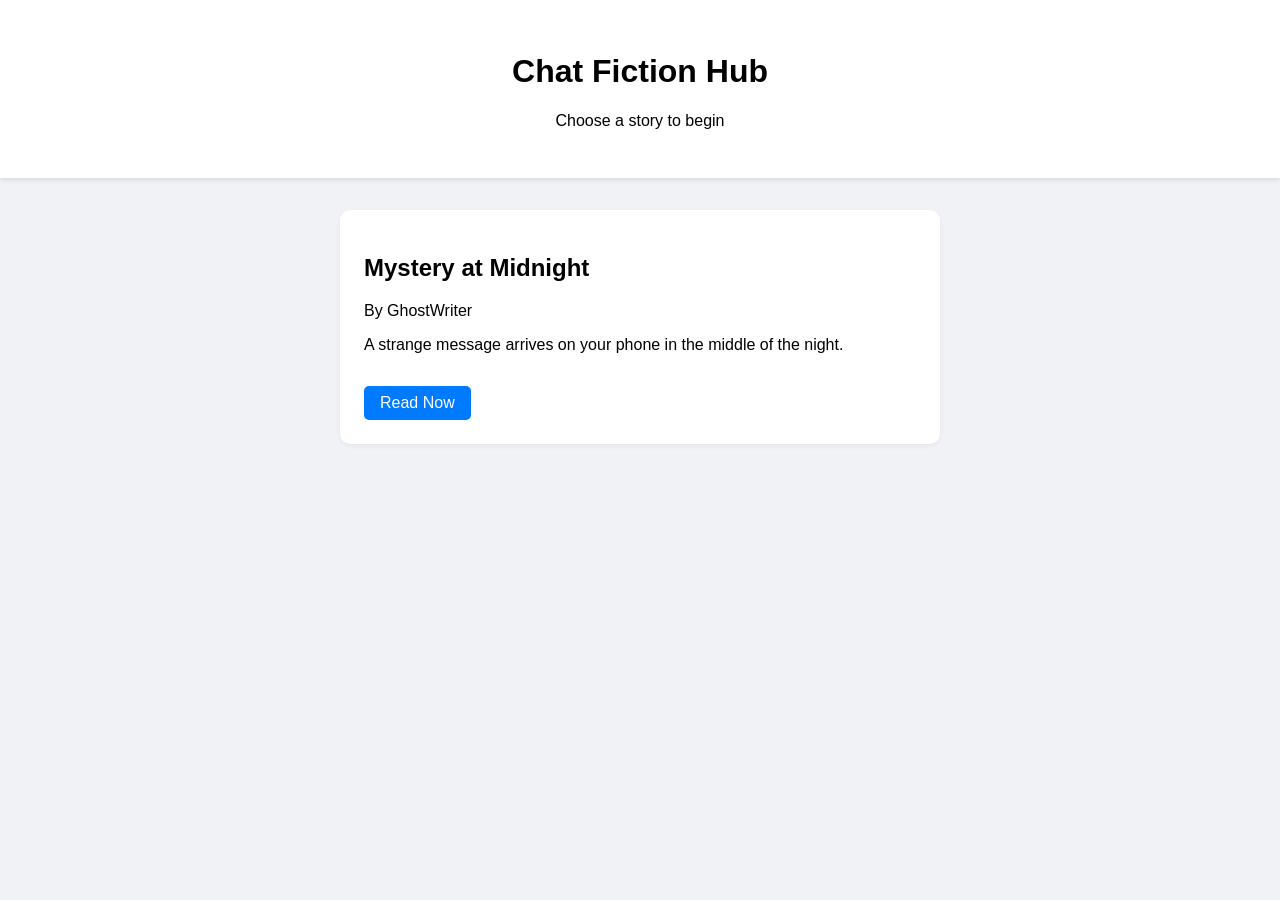
==== reader.html @ 5c898f05 "Initial commit: Chatty chat fiction platform prototype" ====
<!DOCTYPE html>
<html lang="en">
<head>
    <meta charset="UTF-8">
    <meta name="viewport" content="width=device-width, initial-scale=1.0">
    <title>Reading Story...</title>
    <link rel="stylesheet" href="css/style.css">
</head>
<body class="reader-mode">
    <div id="reader-container">
        <header id="story-header">
            <a href="index.html" class="back-link">← Back</a>
            <span id="title-display">Loading...</span>
        </header>

        <div id="chat-window">
            <!-- Messages appear here -->
        </div>

        <div id="tap-overlay">
            <span>Tap to read</span>
        </div>
    </div>

    <script src="js/reader.js"></script>
</body>
</html>
---- css/style.css ----
:root {
    --bg-color: #f0f2f5;
    --bubble-left: #ffffff;
    --bubble-right: #dcf8c6;
    --text-main: #333;
    --text-dim: #888;
}

body {
    font-family: -apple-system, BlinkMacSystemFont, "Segoe UI", Roboto, Helvetica, Arial, sans-serif;
    margin: 0;
    padding: 0;
    background-color: var(--bg-color);
}

/* Home Styles */
header {
    text-align: center;
    padding: 2rem;
    background: white;
    box-shadow: 0 2px 5px rgba(0,0,0,0.1);
}

#story-list {
    max-width: 600px;
    margin: 2rem auto;
    padding: 0 1rem;
}

.story-card {
    background: white;
    padding: 1.5rem;
    border-radius: 10px;
    margin-bottom: 1rem;
    box-shadow: 0 2px 5px rgba(0,0,0,0.05);
}

.read-btn {
    display: inline-block;
    padding: 0.5rem 1rem;
    background: #007bff;
    color: white;
    text-decoration: none;
    border-radius: 5px;
    margin-top: 1rem;
}

/* Reader Styles */
.reader-mode {
    background: #e5ddd5; /* Typical WhatsApp-like background */
    height: 100vh;
}

#story-header {
    position: fixed;
    top: 0;
    width: 100%;
    background: #075e54;
    color: white;
    padding: 1rem;
    display: flex;
    align-items: center;
    z-index: 100;
}

.back-link {
    color: white;
    text-decoration: none;
    margin-right: 1rem;
}

#chat-window {
    padding: 70px 1rem 100px 1rem;
    display: flex;
    flex-direction: column;
}

.message {
    max-width: 80%;
    margin-bottom: 1rem;
    animation: fadeIn 0.2s ease-out;
}

@keyframes fadeIn {
    from { opacity: 0; transform: translateY(10px); }
    to { opacity: 1; transform: translateY(0); }
}

.system {
    align-self: center;
    background: rgba(0,0,0,0.1);
    padding: 0.5rem 1rem;
    border-radius: 20px;
    font-size: 0.8rem;
    color: #555;
    text-align: center;
}

.bubble-container {
    display: flex;
    align-items: flex-end;
}

.bubble-container.left { align-self: flex-start; }
.bubble-container.right { align-self: flex-end; }

.avatar {
    width: 35px;
    height: 35px;
    border-radius: 50%;
    margin: 0 8px;
}

.bubble-content {
    display: flex;
    flex-direction: column;
}

.left .bubble-content { align-items: flex-start; }
.right .bubble-content { align-items: flex-end; }

.name {
    font-size: 0.75rem;
    color: #666;
    margin-bottom: 2px;
}

.bubble {
    padding: 8px 12px;
    border-radius: 10px;
    font-size: 0.95rem;
    box-shadow: 0 1px 1px rgba(0,0,0,0.1);
}

.left .bubble {
    background: var(--bubble-left);
    border-bottom-left-radius: 2px;
}

.right .bubble {
    background: var(--bubble-right);
    border-bottom-right-radius: 2px;
}

#tap-overlay {
    position: fixed;
    bottom: 20px;
    left: 50%;
    transform: translateX(-50%);
    background: rgba(0,0,0,0.5);
    color: white;
    padding: 0.5rem 1rem;
    border-radius: 20px;
    pointer-events: none;
    opacity: 0.7;
    transition: opacity 0.1s;
}

#tap-overlay.tapped {
    opacity: 1;
}
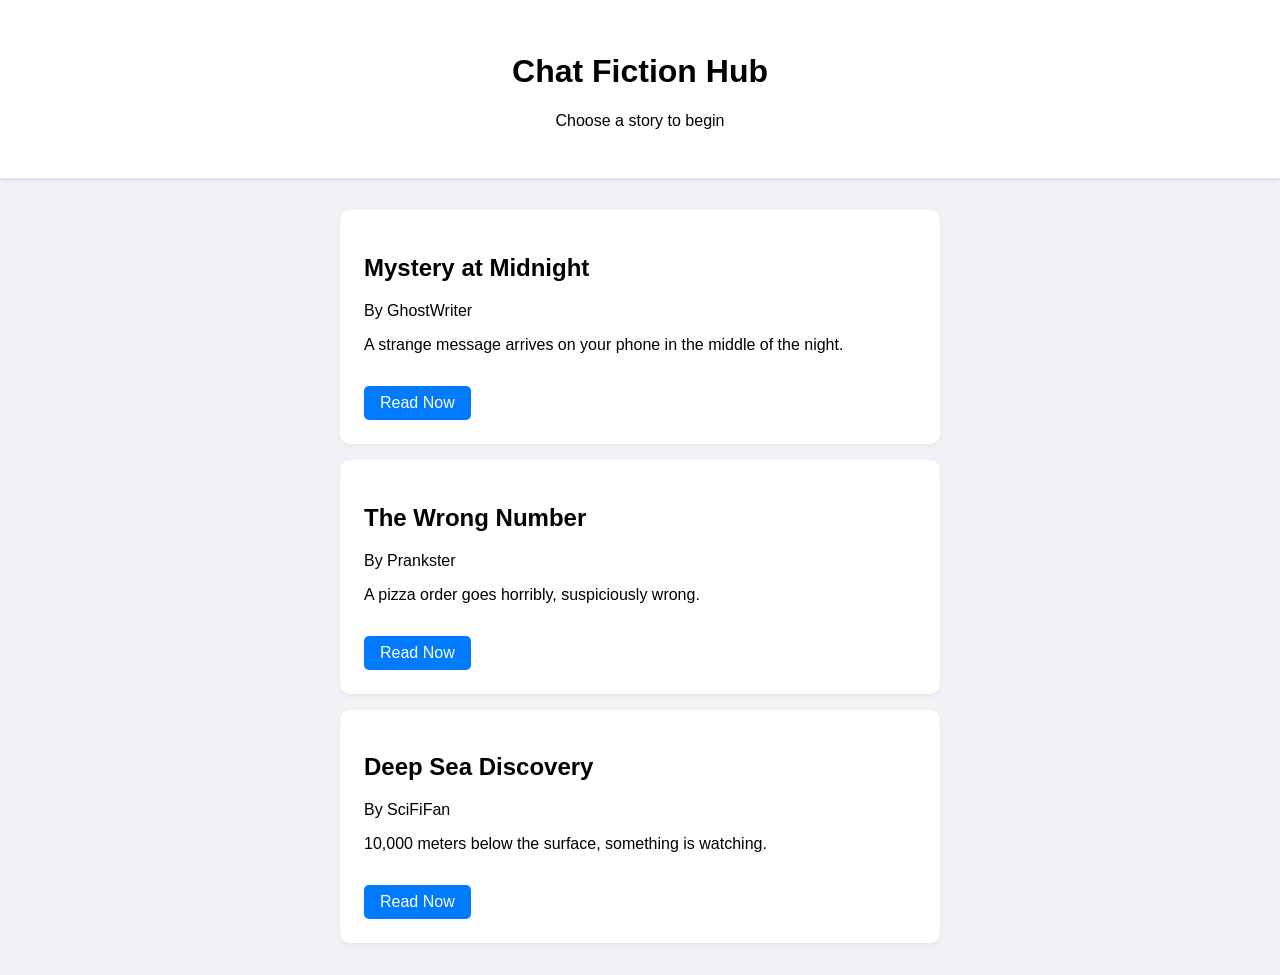
==== commit 954bfbe0: "feat: overhaul UI for realistic messaging and add wait mechanic" ====
--- a/reader.html
+++ b/reader.html
@@ -7,14 +7,38 @@
     <link rel="stylesheet" href="css/style.css">
 </head>
 <body class="reader-mode">
+    <div id="notification-banner" class="hidden">
+        <div class="notif-content">
+            <img src="" id="notif-avatar" class="avatar">
+            <div class="notif-text">
+                <strong id="notif-name"></strong>
+                <span id="notif-msg"></span>
+            </div>
+        </div>
+    </div>
+
     <div id="reader-container">
         <header id="story-header">
-            <a href="index.html" class="back-link">← Back</a>
+            <a href="index.html" class="back-link">←</a>
             <span id="title-display">Loading...</span>
+            <button id="menu-btn">⋮</button>
         </header>
+
+        <div id="story-menu" class="hidden">
+            <h3>Switch Story</h3>
+            <div id="menu-story-list"></div>
+            <button id="close-menu">Close</button>
+        </div>
 
         <div id="chat-window">
             <!-- Messages appear here -->
+        </div>
+
+        <div id="typing-indicator" class="typing-indicator">Character is typing...</div>
+
+        <div id="chat-input-area">
+            <div id="fake-input">Type a message...</div>
+            <button id="send-btn">➤</button>
         </div>
 
         <div id="tap-overlay">
--- a/css/style.css
+++ b/css/style.css
@@ -7,13 +7,101 @@
 }
 
 body {
-    font-family: -apple-system, BlinkMacSystemFont, "Segoe UI", Roboto, Helvetica, Arial, sans-serif;
+    /* Universal system font stack for best language support */
+    font-family: -apple-system, BlinkMacSystemFont, "Segoe UI", Roboto, Helvetica, Arial, sans-serif, "Apple Color Emoji", "Segoe UI Emoji", "Segoe UI Symbol";
     margin: 0;
     padding: 0;
     background-color: var(--bg-color);
 }
 
-/* Home Styles */
+.hidden { display: none !important; }
+
+/* Notification Pop Styles */
+#notification-banner {
+    position: fixed;
+    top: 10px;
+    left: 10px;
+    right: 10px;
+    background: rgba(255, 255, 255, 0.95);
+    backdrop-filter: blur(10px);
+    border-radius: 15px;
+    padding: 12px;
+    box-shadow: 0 4px 15px rgba(0,0,0,0.2);
+    z-index: 1000;
+    animation: slideDown 0.4s cubic-bezier(0.18, 0.89, 0.32, 1.28);
+}
+
+@keyframes slideDown {
+    from { transform: translateY(-120%); }
+    to { transform: translateY(0); }
+}
+
+.notif-content {
+    display: flex;
+    align-items: center;
+}
+
+.notif-text {
+    display: flex;
+    flex-direction: column;
+    margin-left: 10px;
+}
+
+.notif-text strong {
+    font-size: 0.85rem;
+    color: #333;
+}
+
+.notif-text span {
+    font-size: 0.9rem;
+    color: #555;
+    white-space: nowrap;
+    overflow: hidden;
+    text-overflow: ellipsis;
+    max-width: 250px;
+}
+
+/* Menu Styles */
+#menu-btn {
+    background: none;
+    border: none;
+    color: white;
+    font-size: 1.5rem;
+    cursor: pointer;
+    margin-left: auto;
+}
+
+#story-menu {
+    position: fixed;
+    top: 60px;
+    right: 10px;
+    background: white;
+    width: 250px;
+    max-height: 70vh;
+    border-radius: 10px;
+    box-shadow: 0 4px 15px rgba(0,0,0,0.2);
+    z-index: 200;
+    padding: 1rem;
+    overflow-y: auto;
+}
+
+.menu-item {
+    padding: 10px;
+    border-bottom: 1px solid #eee;
+    cursor: pointer;
+}
+
+.menu-item:hover { background: #f9f9f9; }
+
+#close-menu {
+    width: 100%;
+    margin-top: 10px;
+    padding: 8px;
+    background: #075e54;
+    color: white;
+    border: none;
+    border-radius: 5px;
+}
 header {
     text-align: center;
     padding: 2rem;
@@ -47,32 +135,91 @@
 
 /* Reader Styles */
 .reader-mode {
-    background: #e5ddd5; /* Typical WhatsApp-like background */
+    background-color: #e5ddd5;
+    background-size: cover;
+    background-position: center;
+    background-attachment: fixed;
     height: 100vh;
+    overflow: hidden; /* Prevent body scroll to stop bouncing */
+}
+
+#reader-container {
+    display: flex;
+    flex-direction: column;
+    height: 100vh;
+    position: relative;
 }
 
 #story-header {
-    position: fixed;
+    position: absolute;
     top: 0;
     width: 100%;
     background: #075e54;
     color: white;
-    padding: 1rem;
+    padding: 10px 1rem;
     display: flex;
     align-items: center;
     z-index: 100;
+    box-sizing: border-box;
 }
 
 .back-link {
     color: white;
     text-decoration: none;
     margin-right: 1rem;
+    font-size: 1.2rem;
 }
 
 #chat-window {
-    padding: 70px 1rem 100px 1rem;
+    flex: 1;
+    overflow-y: auto;
+    padding: 70px 1rem 80px 1rem;
     display: flex;
     flex-direction: column;
+    scroll-behavior: smooth;
+}
+
+/* Chat Input Mockup */
+#chat-input-area {
+    background: #f0f0f0;
+    padding: 10px;
+    display: flex;
+    align-items: center;
+    gap: 10px;
+    position: absolute;
+    bottom: 0;
+    width: 100%;
+    box-sizing: border-box;
+}
+
+#fake-input {
+    flex: 1;
+    background: white;
+    border-radius: 20px;
+    padding: 8px 15px;
+    color: #999;
+    font-size: 0.9rem;
+    cursor: default;
+}
+
+#send-btn {
+    background: #075e54;
+    color: white;
+    border: none;
+    width: 35px;
+    height: 35px;
+    border-radius: 50%;
+    display: flex;
+    align-items: center;
+    justify-content: center;
+}
+
+.typing-indicator {
+    font-style: italic;
+    font-size: 0.8rem;
+    color: #666;
+    margin: 5px 0 10px 50px;
+    display: none;
 }
 
 .message {
